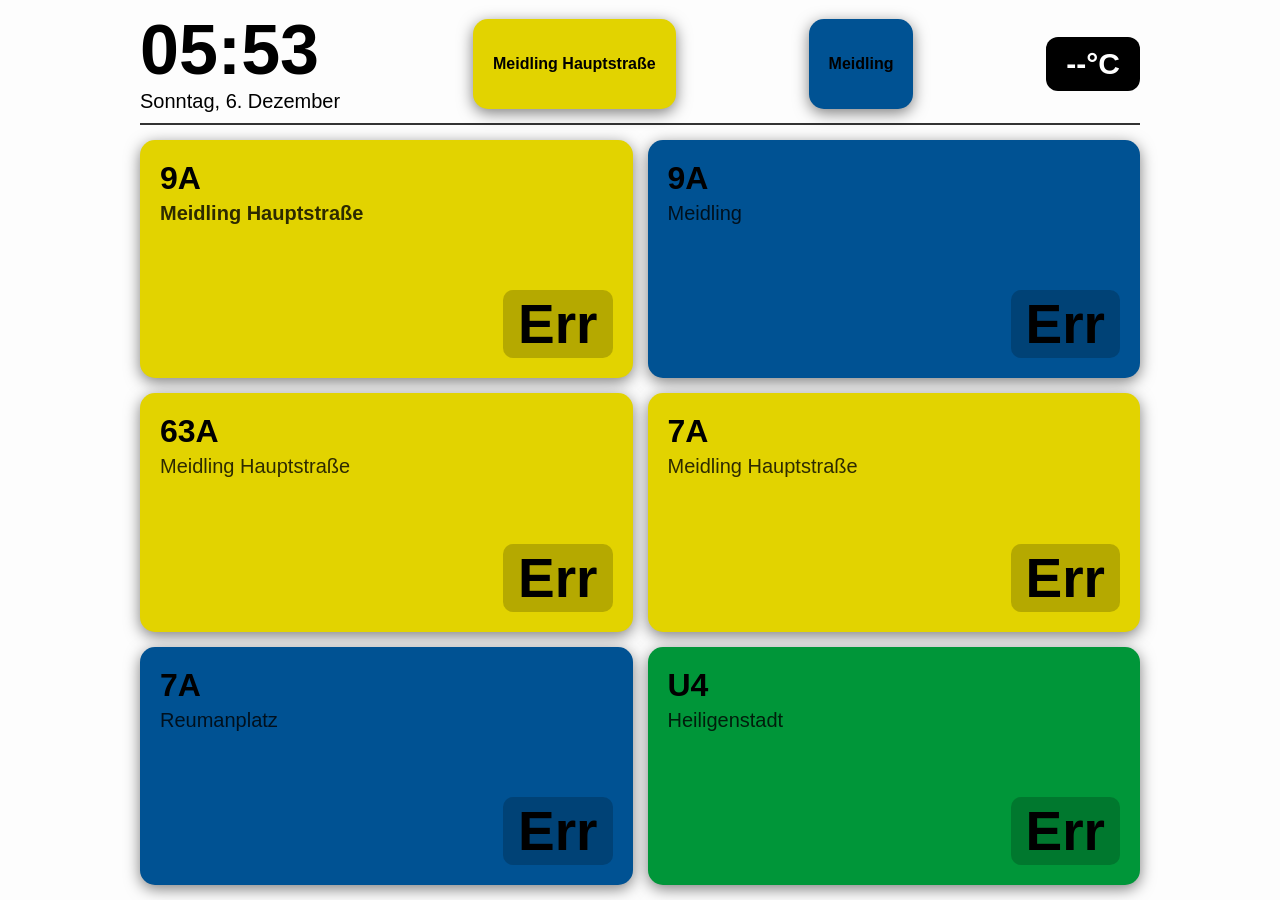
==== index.html @ f02e86c5 "Add files via upload" ====
<!DOCTYPE html>
<html lang="de">
<head>
    <meta charset="UTF-8">
    <meta name="viewport" content="width=device-width, initial-scale=1.0">
    <title>Wiener Linien Monitor - 6 Felder</title>
    <link rel="stylesheet" href="style.css">
</head>
<body>

    <div id="top-bar">
        <div id="zeit-box">
            <p id="uhr">00:00</p>
            <p id="datum">Lade...</p>
        </div>
        <div class="linie-card meidlinghpt">
            <p><b>Meidling Hauptstraße</b></p>
            <width: 50px; height: 50px;>
        </div>
        <div class="linie-card meidling">
            <p><b>Meidling</b></p>
            <width: 80px; height: 50px;>
        </div>
        <div id="wetter-box">--°C</div>
    </div>

    <div class="monitor-grid">
        
        <div class="linie-card meidlinghpt">
            <div>
                <div class="linie-name">9A</div>
                <div class="linie-richtung"><b>Meidling Hauptstraße</b></div>
            </div>
            <div class="abfahrt-zeit" id="zeit1">-- min</div>
        </div>

        <div class="linie-card bus-tram">
            <div>
                <div class="linie-name">9A</div>
                <div class="linie-richtung"><b></b>Meidling</b></div>
            </div>
            <div class="abfahrt-zeit" id="zeit2">-- min</div>
        </div>

        <div class="linie-card meidlinghpt">
            <div>
                <div class="linie-name">63A</div>
                <div class="linie-richtung"><b></b>Meidling Hauptstraße</b></div>
            </div>
            <div class="abfahrt-zeit" id="zeit3">-- min</div>
        </div>

        <div class="linie-card meidlinghpt">
            <div>
                <div class="linie-name">7A</div>
                <div class="linie-richtung"><b></b>Meidling Hauptstraße</b></div>
            </div>
            <div class="abfahrt-zeit" id="zeit4">-- min</div>
        </div>

        <div class="linie-card bus-tram">
            <div>
                <div class="linie-name">7A</div>
                <div class="linie-richtung"><b></b>Reumanplatz</b></div>
            </div>
            <div class="abfahrt-zeit" id="zeit5">-- min</div>
        </div>

        <div class="linie-card u4">
            <div>
                <div class="linie-name">U4</div>
                <div class="linie-richtung"><b></b>Heiligenstadt</b></div>
            </div>
            <div class="abfahrt-zeit" id="zeit6">-- min</div>
        </div>

    </div>

    <script>
        // ==========================================
        // HIER DEINE 6 SELBST GESUCHTEN RBL-NUMMERN EINTRAGEN
        // ==========================================
        const rbls = {
            rbl1: "3203",
            rbl2: "3217",
            rbl3: "1789",
            rbl4: "1838",
            rbl5: "1801",
            rbl6: "4413"
        };

        // Uhrzeit & Datum
        function updateUhr() {
            const jetzt = new Date();
            const optionen = { weekday: 'long', day: 'numeric', month: 'long' };
            document.getElementById('uhr').innerText = `${String(jetzt.getHours()).padStart(2, '0')}:${String(jetzt.getMinutes()).padStart(2, '0')}`;
            document.getElementById('datum').innerText = jetzt.toLocaleDateString('de-AT', optionen);
        }
        setInterval(updateUhr, 1000); updateUhr();

        // Wetter
        async function holeWetter() {
            try {
                const antw = await fetch(`https://api.open-meteo.com/v1/forecast?latitude=48.208&longitude=16.372&current_weather=true`);
                const daten = await antw.json();
                document.getElementById('wetter-box').innerText = `${Math.round(daten.current_weather.temperature)}°C`;
            } catch (f) { console.error(f); }
        }
        setInterval(holeWetter, 900000); holeWetter();

        // Funktion um eine einzelne RBL abzufragen
        async function holeEinzelneAbfahrt(rblId, elementId) {
            try {
                const antwort = await fetch(`https://www.wienerlinien.at/ogdweb/monitor?rbl=${rblId}`);
                const daten = await antwort.json();
                const countdown = daten.data.monitors[0].lines[0].departures.departure[0].departureTime.countdown;
                document.getElementById(elementId).innerText = `${countdown} min`;
            } catch (e) {
                document.getElementById(elementId).innerText = "Err";
            }
        }

        // Alle 6 Felder nacheinander abfragen
        function holeAlleAbfahrten() {
            holeEinzelneAbfahrt(rbls.rbl1, 'zeit1');
            holeEinzelneAbfahrt(rbls.rbl2, 'zeit2');
            holeEinzelneAbfahrt(rbls.rbl3, 'zeit3');
            holeEinzelneAbfahrt(rbls.rbl4, 'zeit4');
            holeEinzelneAbfahrt(rbls.rbl5, 'zeit5');
            holeEinzelneAbfahrt(rbls.rbl6, 'zeit6');
        }

        // Alle 20 Sekunden aktualisieren
        setInterval(holeAlleAbfahrten, 20000);
        holeAlleAbfahrten();
    </script>
</body>
</html>
---- style.css ----
body {
            background-color: #fdfdfd;
            color: #000000;
            font-family: 'Arial', sans-serif;
            margin: 0;
            padding: 15px;
            display: flex;
            flex-direction: column;
            align-items: center;
            height: 100vh;
            box-sizing: border-box;
            font: bold;
        }

        /* Kopfzeile */
        #top-bar {
            width: 100%;
            max-width: 1000px;
            display: flex;
            justify-content: space-between;
            align-items: center;
            border-bottom: 2px solid #333;
            padding-bottom: 10px;
            margin-bottom: 15px;
            font: bold;
        }
        #zeit-box { text-align: left; }
        #uhr { font-size: 70px; font-weight: bold; margin: 0; line-height: 1; }
        #datum { font-size: 20px; color: #000000; margin: 5px 0 0 0; }
        #wetter-box { font-size: 30px; color: #ffffff; font-weight: bold; background: #000000; padding: 10px 20px; border-radius: 12px; }

        /* Grid-Layout für die 6 Felder */
        .monitor-grid {
            width: 100%;
            max-width: 1000px;
            display: grid;
            grid-template-columns: repeat(2, 1fr); /* 2 Spalten nebeneinander */
            gap: 15px;
            flex-grow: 1;
            font: bold;
        }

        /* Einzelne Kachel */
        .linie-card {
            display: flex;
            flex-direction: column;
            justify-content: space-between;
            padding: 20px;
            border-radius: 15px;
            box-shadow: 0 4px 15px rgba(0,0,0,0.5);
        }
        .linie-name {
            font-size: 32px;
            font-weight: bold;
        }
        .linie-richtung {
            font-size: 20px;
            color: rgba(0, 0, 0, 0.8);
            margin-top: 5px;
        }
        .abfahrt-zeit {
            font-size: 55px;
            font-weight: bold;
            align-self: flex-end;
            background: rgba(0, 0, 0, 0.2);
            padding: 2px 15px;
            border-radius: 10px;
            margin-top: 10px;
        }

        /* Farben für die Linien (einfach im HTML austauschen) */
        .meidlinghpt { background-color: #e2d300; }
        .meidling { background-color: #005293; }
        .u3 { background-color: #ee7d00; }
        .u4 { background-color: #009639; }
        .u6 { background-color: #7a3e13; }
        .bus-tram { background-color: #005293; }
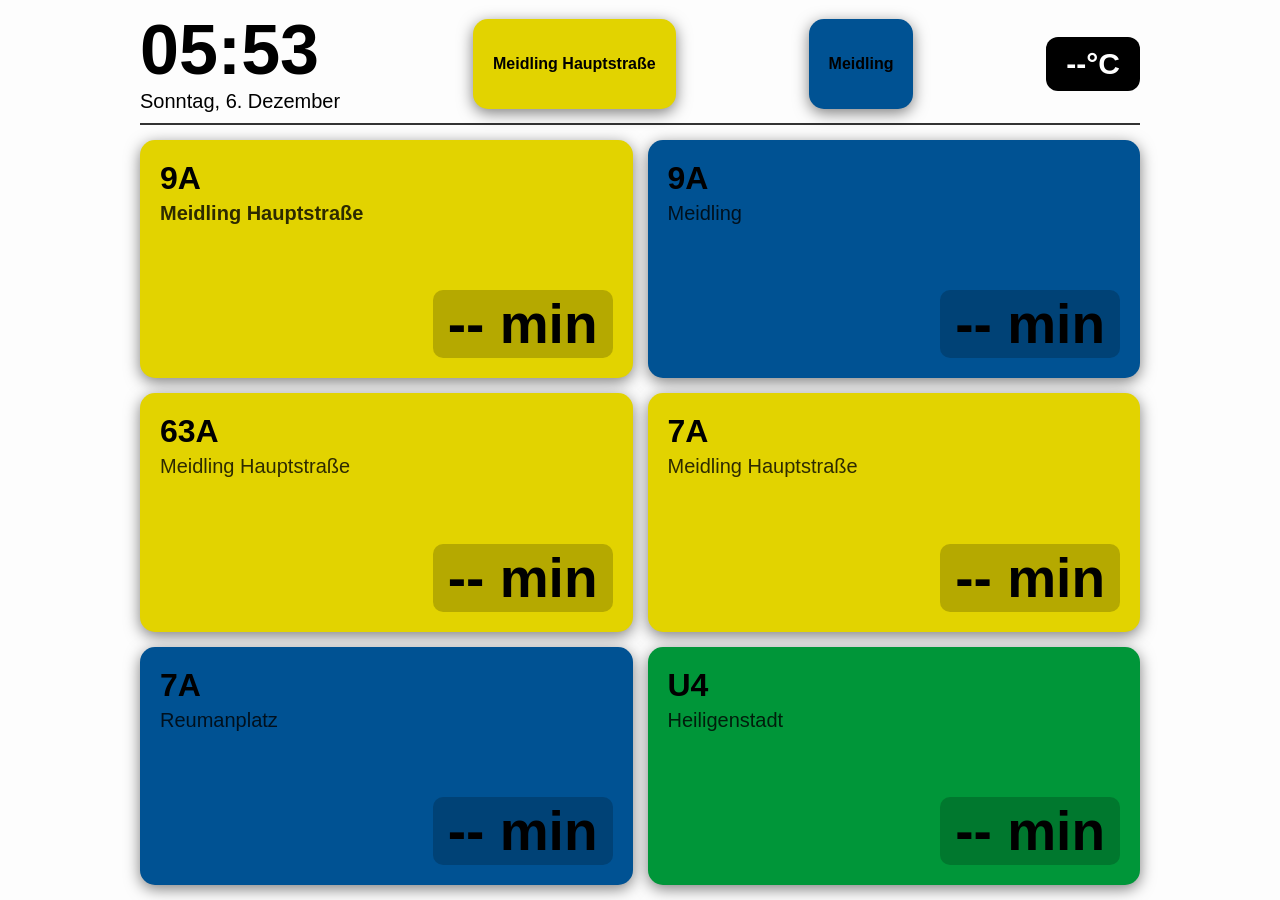
==== commit 6dd99b91: "Update index.html" ====
--- a/index.html
+++ b/index.html
@@ -109,30 +109,20 @@
         setInterval(holeWetter, 900000); holeWetter();
 
         // Funktion um eine einzelne RBL abzufragen
-        async function holeEinzelneAbfahrt(rblId, elementId) {
-            try {
-                const antwort = await fetch(`https://www.wienerlinien.at/ogdweb/monitor?rbl=${rblId}`);
-                const daten = await antwort.json();
-                const countdown = daten.data.monitors[0].lines[0].departures.departure[0].departureTime.countdown;
-                document.getElementById(elementId).innerText = `${countdown} min`;
-            } catch (e) {
-                document.getElementById(elementId).innerText = "Err";
-            }
-        }
+        // Funktion, um die Abfragen nacheinander mit Pause zu machen (Schont die API)
+        async function holeAlleAbfahrten() {
+            const keys = ['rbl1', 'rbl2', 'rbl3', 'rbl4', 'rbl5', 'rbl6'];
+    
+            for (let i = 0; i < keys.length; i++) {
+                // Warte 1 Sekunde zwischen den einzelnen Stationsabfragen
+                await new Promise(resolve => setTimeout(resolve, 1000)); 
+                holeEinzelneAbfahrt(rbls[keys[i]], `zeit${i+1}`);
+    }
+}
 
-        // Alle 6 Felder nacheinander abfragen
-        function holeAlleAbfahrten() {
-            holeEinzelneAbfahrt(rbls.rbl1, 'zeit1');
-            holeEinzelneAbfahrt(rbls.rbl2, 'zeit2');
-            holeEinzelneAbfahrt(rbls.rbl3, 'zeit3');
-            holeEinzelneAbfahrt(rbls.rbl4, 'zeit4');
-            holeEinzelneAbfahrt(rbls.rbl5, 'zeit5');
-            holeEinzelneAbfahrt(rbls.rbl6, 'zeit6');
-        }
-
-        // Alle 20 Sekunden aktualisieren
-        setInterval(holeAlleAbfahrten, 20000);
-        holeAlleAbfahrten();
+// Alle 25 Sekunden den kompletten Durchlauf starten
+setInterval(holeAlleAbfahrten, 25000);
+holeAlleAbfahrten();
     </script>
 </body>
-</html>+</html>
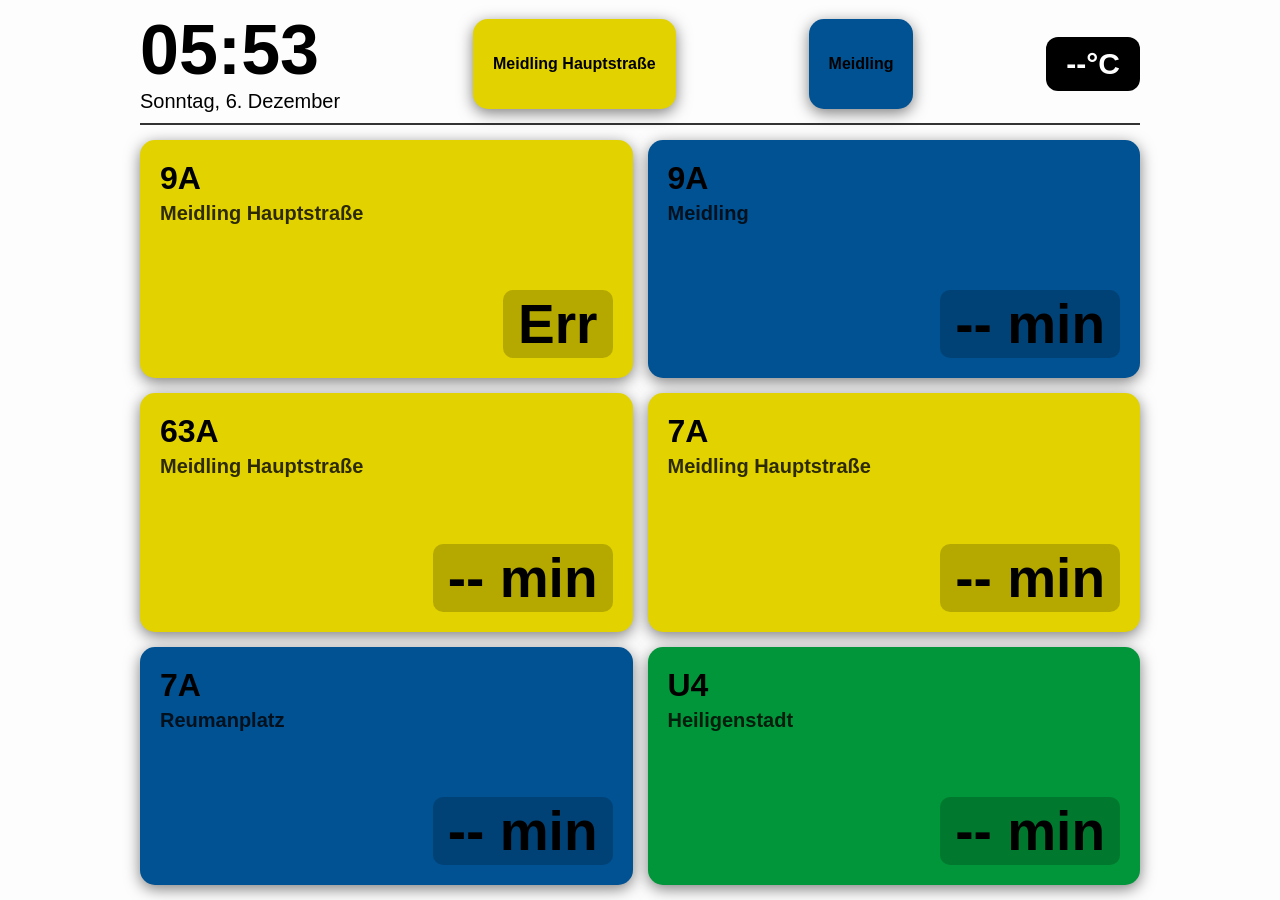
==== commit 75ae1751: "Add files via upload" ====
--- a/index.html
+++ b/index.html
@@ -37,7 +37,7 @@
         <div class="linie-card bus-tram">
             <div>
                 <div class="linie-name">9A</div>
-                <div class="linie-richtung"><b></b>Meidling</b></div>
+                <div class="linie-richtung"><b>Meidling</b></div>
             </div>
             <div class="abfahrt-zeit" id="zeit2">-- min</div>
         </div>
@@ -45,7 +45,7 @@
         <div class="linie-card meidlinghpt">
             <div>
                 <div class="linie-name">63A</div>
-                <div class="linie-richtung"><b></b>Meidling Hauptstraße</b></div>
+                <div class="linie-richtung"><b>Meidling Hauptstraße</b></div>
             </div>
             <div class="abfahrt-zeit" id="zeit3">-- min</div>
         </div>
@@ -53,7 +53,7 @@
         <div class="linie-card meidlinghpt">
             <div>
                 <div class="linie-name">7A</div>
-                <div class="linie-richtung"><b></b>Meidling Hauptstraße</b></div>
+                <div class="linie-richtung"><b>Meidling Hauptstraße</b></div>
             </div>
             <div class="abfahrt-zeit" id="zeit4">-- min</div>
         </div>
@@ -61,7 +61,7 @@
         <div class="linie-card bus-tram">
             <div>
                 <div class="linie-name">7A</div>
-                <div class="linie-richtung"><b></b>Reumanplatz</b></div>
+                <div class="linie-richtung"><b>Reumanplatz</b></div>
             </div>
             <div class="abfahrt-zeit" id="zeit5">-- min</div>
         </div>
@@ -69,7 +69,7 @@
         <div class="linie-card u4">
             <div>
                 <div class="linie-name">U4</div>
-                <div class="linie-richtung"><b></b>Heiligenstadt</b></div>
+                <div class="linie-richtung"><b>Heiligenstadt</b></div>
             </div>
             <div class="abfahrt-zeit" id="zeit6">-- min</div>
         </div>
@@ -89,40 +89,65 @@
             rbl6: "4413"
         };
 
-        // Uhrzeit & Datum
+        // 1. Uhrzeit & Datum Funktion
         function updateUhr() {
             const jetzt = new Date();
             const optionen = { weekday: 'long', day: 'numeric', month: 'long' };
             document.getElementById('uhr').innerText = `${String(jetzt.getHours()).padStart(2, '0')}:${String(jetzt.getMinutes()).padStart(2, '0')}`;
             document.getElementById('datum').innerText = jetzt.toLocaleDateString('de-AT', optionen);
         }
-        setInterval(updateUhr, 1000); updateUhr();
+        setInterval(updateUhr, 1000); 
+        updateUhr(); // Sofort einmal starten
 
-        // Wetter
+        // 2. Wetter Funktion
         async function holeWetter() {
-            try {
-                const antw = await fetch(`https://api.open-meteo.com/v1/forecast?latitude=48.208&longitude=16.372&current_weather=true`);
-                const daten = await antw.json();
-                document.getElementById('wetter-box').innerText = `${Math.round(daten.current_weather.temperature)}°C`;
-            } catch (f) { console.error(f); }
+        try {
+            const antw = await fetch(`https://api.open-meteo.com/v1/forecast?latitude=48.208&longitude=16.372&current_weather=true`);
+            const daten = await antw.json();
+            document.getElementById('wetter-box').innerText = `${Math.round(daten.current_weather.temperature)}°C`;
+        } catch (f) { 
+            console.error("Wetter Fehler:", f); 
         }
-        setInterval(holeWetter, 900000); holeWetter();
+        }
+        setInterval(holeWetter, 900000); 
+        holeWetter(); // Sofort einmal starten
 
-        // Funktion um eine einzelne RBL abzufragen
-        // Funktion, um die Abfragen nacheinander mit Pause zu machen (Schont die API)
-        async function holeAlleAbfahrten() {
-            const keys = ['rbl1', 'rbl2', 'rbl3', 'rbl4', 'rbl5', 'rbl6'];
-    
-            for (let i = 0; i < keys.length; i++) {
-                // Warte 1 Sekunde zwischen den einzelnen Stationsabfragen
-                await new Promise(resolve => setTimeout(resolve, 1000)); 
-                holeEinzelneAbfahrt(rbls[keys[i]], `zeit${i+1}`);
+        // 3. Funktion für eine einzelne Haltestelle
+        async function holeEinzelneAbfahrt(rblId, elementId) {
+        try {
+            const antwort = await fetch(`https://corsproxy.io/?url=http://realtime.wienerlinien.at/ogd_realtime/monitor?rbl=${rblId}`);
+            const daten = await antwort.json();
+        
+            // Prüfen, ob Daten da sind und den Countdown herausholen
+            if (daten && daten.data && daten.data.monitors && daten.data.monitors[0]) {
+                const lines = daten.data.monitors[0].lines;
+                if (lines && lines[0] && lines[0].departures && lines[0].departures.departure) {
+                    const countdown = lines[0].departures.departure[0].departureTime.countdown;
+                    document.getElementById(elementId).innerText = `${countdown} min`;
+                    return; // Erfolg, Funktion beenden
+            }
+        }
+        document.getElementById(elementId).innerText = "Keine Fahrt";
+    } catch (e) {
+        console.error("Fehler bei RBL " + rblId, e);
+        document.getElementById(elementId).innerText = "Err";
+        }
     }
-}
 
-// Alle 25 Sekunden den kompletten Durchlauf starten
-setInterval(holeAlleAbfahrten, 25000);
-holeAlleAbfahrten();
+    // 4. Hauptfunktion für alle 6 Abfahrten nacheinander
+    async function holeAlleAbfahrten() {
+        const keys = ['rbl1', 'rbl2', 'rbl3', 'rbl4', 'rbl5', 'rbl6'];
+        for (let i = 0; i < keys.length; i++) {
+            // 1 Sekunde Pause zwischen den Stationen, um die API zu schonen
+            await new Promise(resolve => setTimeout(resolve, 1000)); 
+            holeEinzelneAbfahrt(rbls[keys[i]], `zeit${i+1}`);
+        }
+    }
+
+    // Alle 25 Sekunden neu laden
+    setInterval(holeAlleAbfahrten, 25000);
+    // WICHTIG: Sofort beim Laden der Seite einmal ausführen!
+    holeAlleAbfahrten();
     </script>
 </body>
-</html>
+</html>
